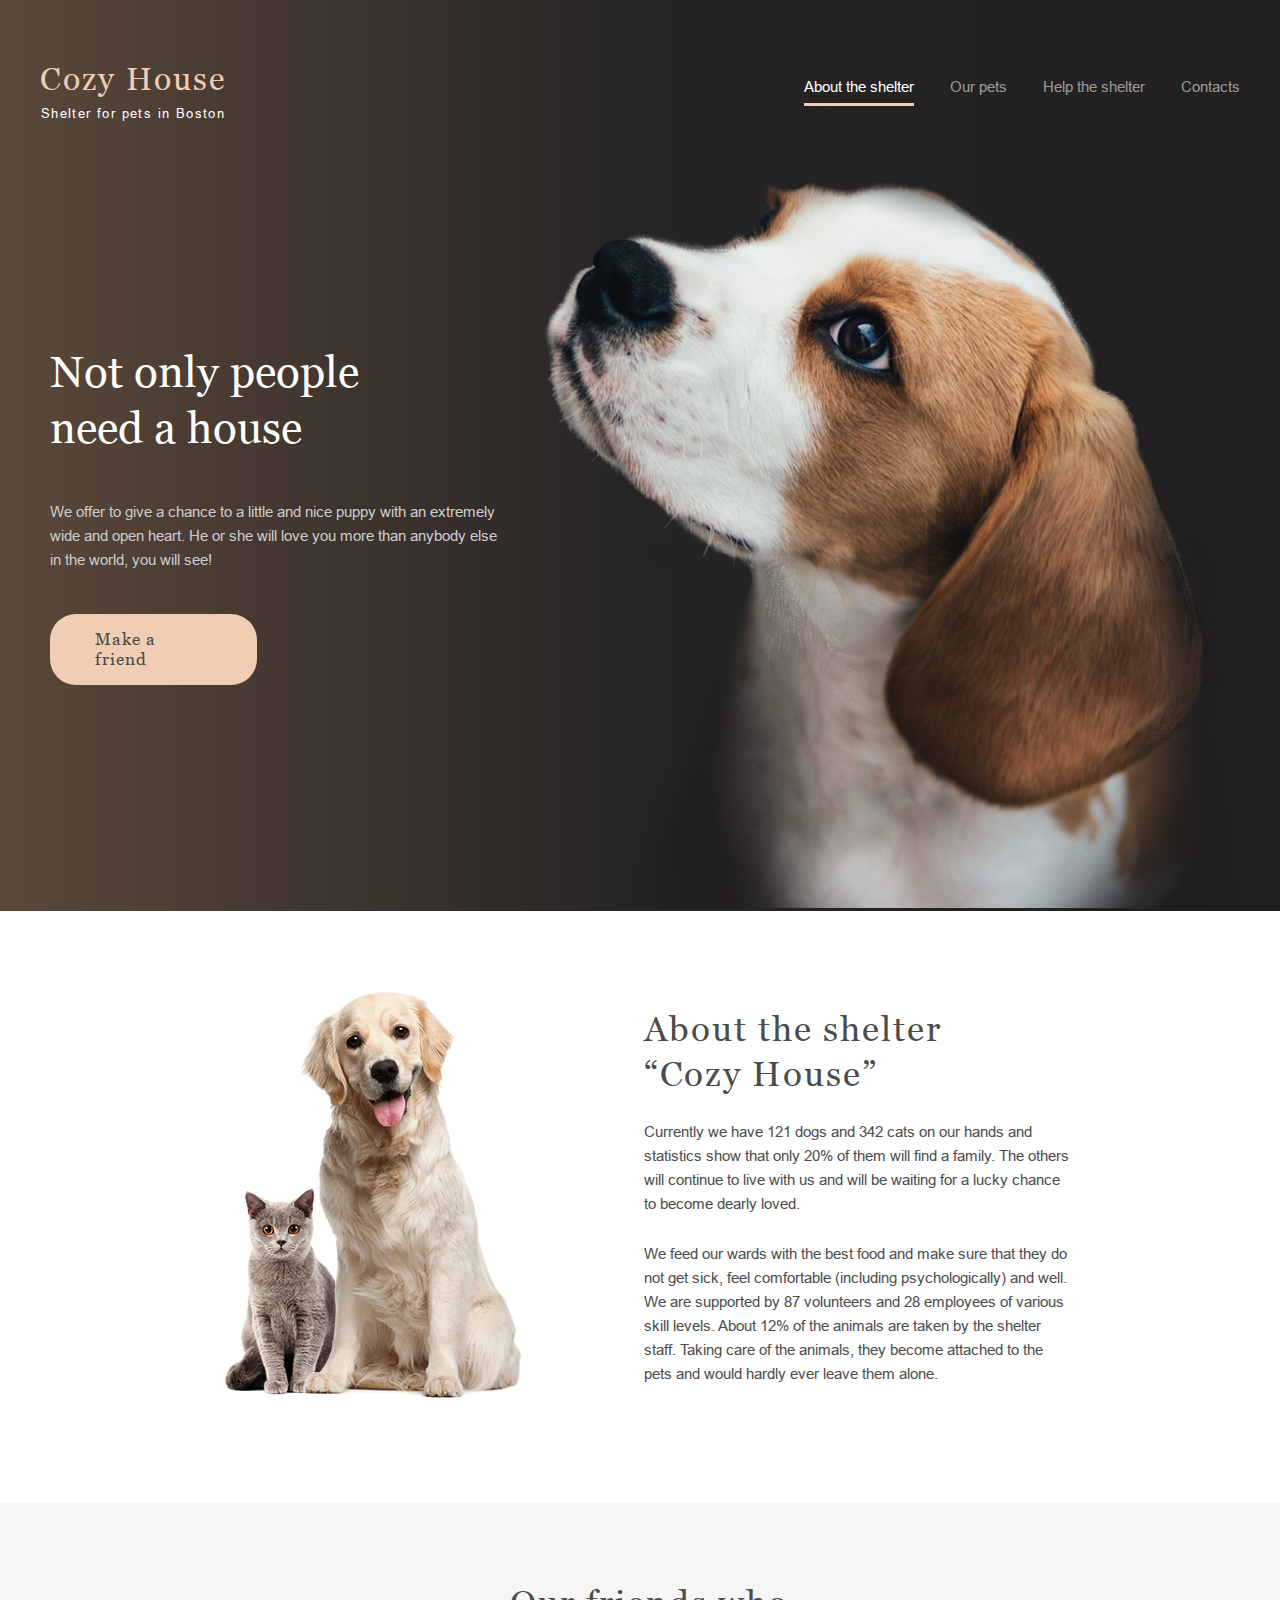
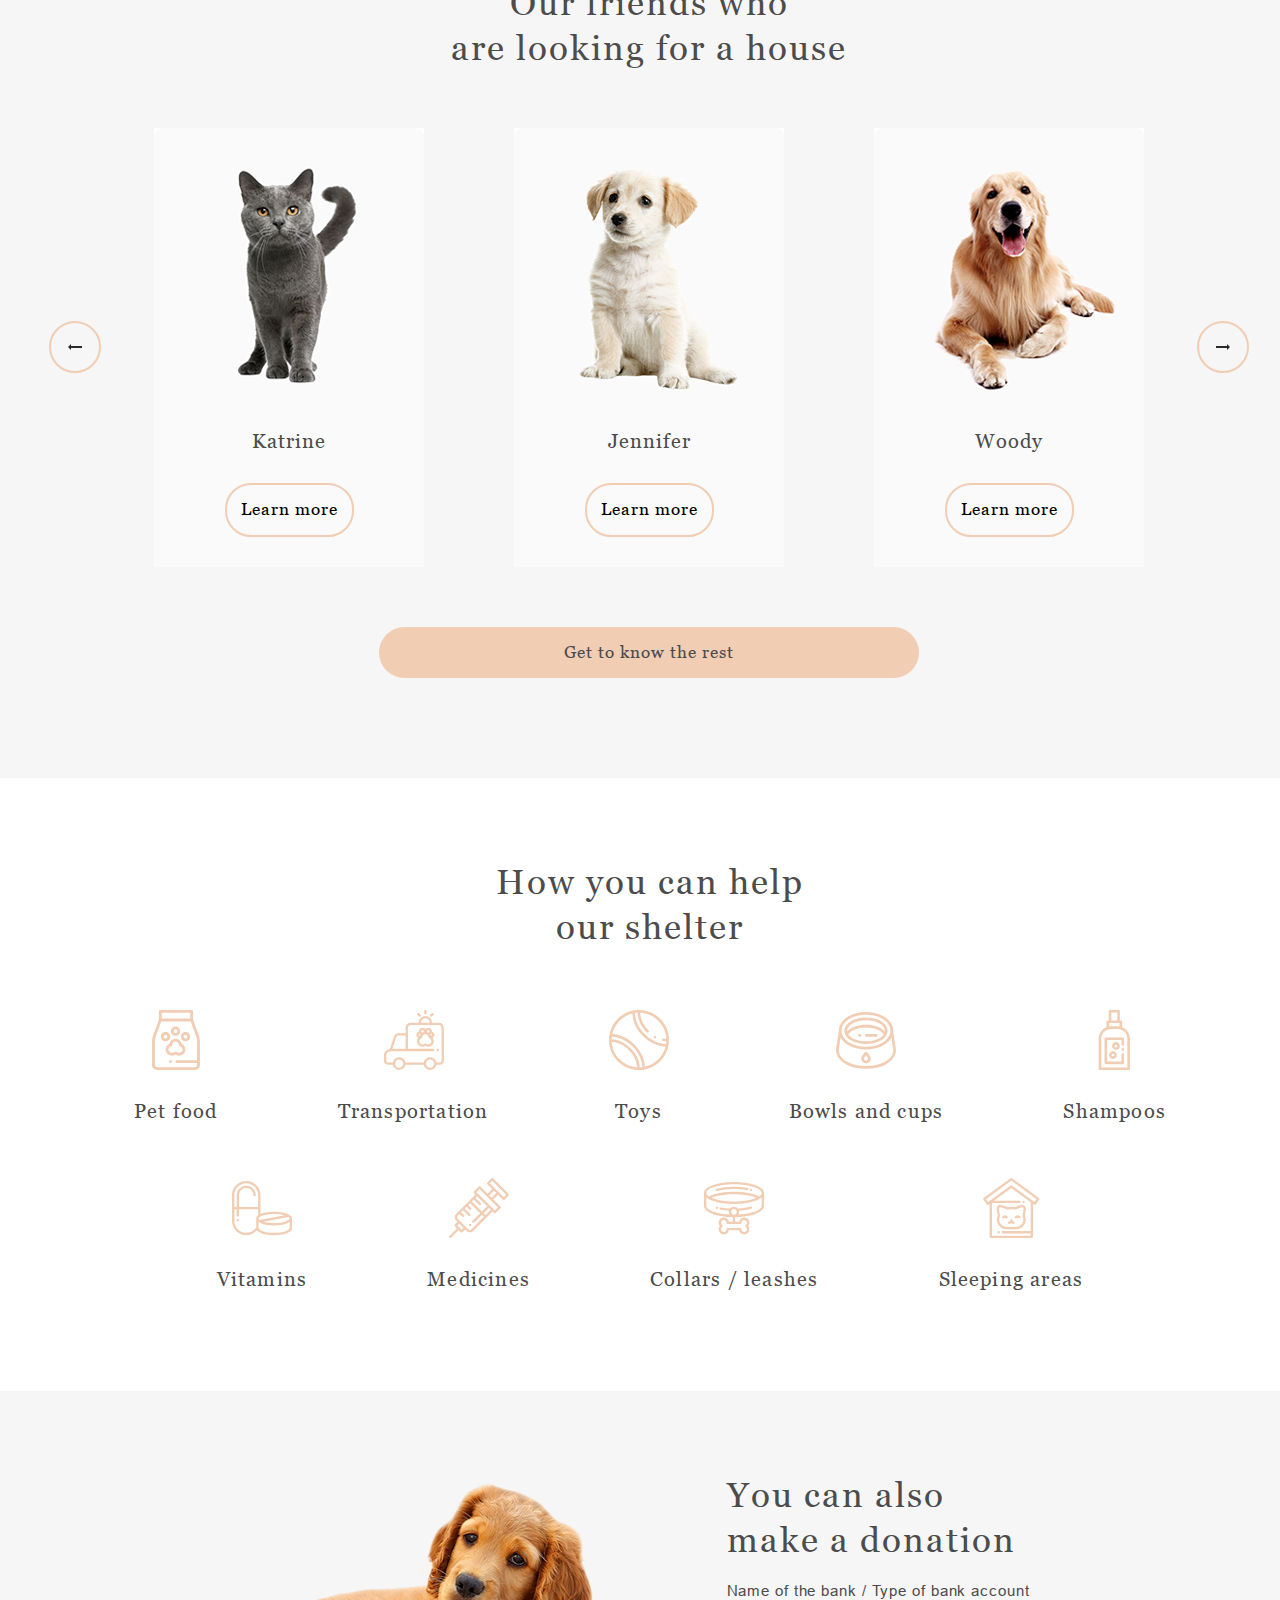
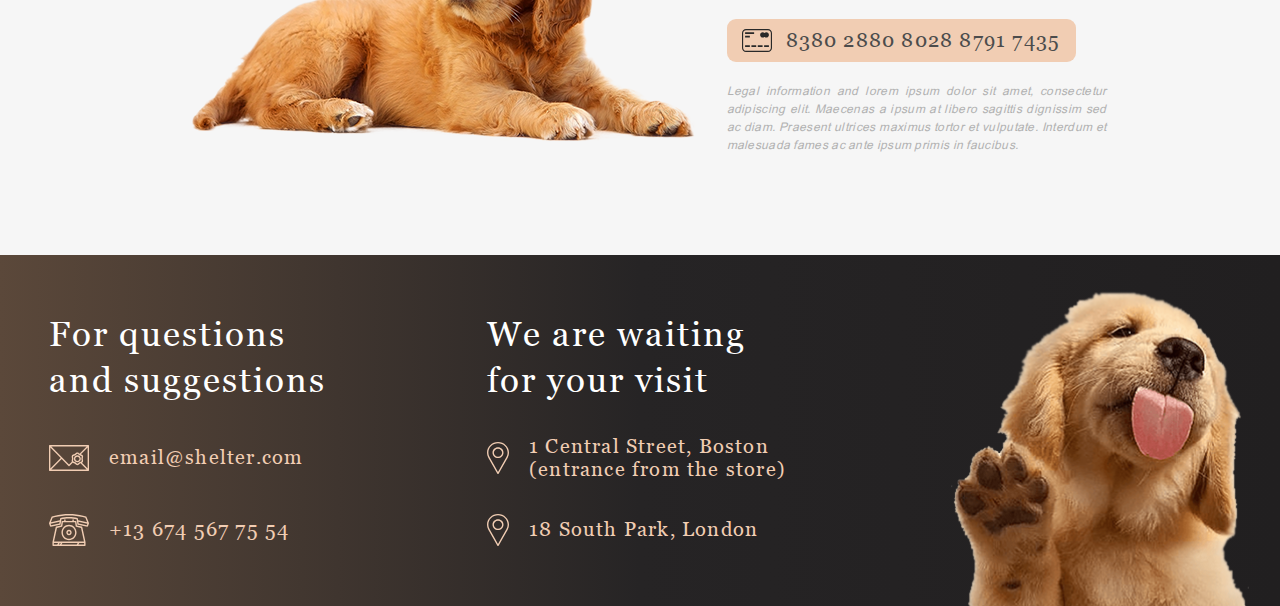
==== pages/main/index.html @ ab30763b "feat: added some code for phone and tablet view" ====
<!DOCTYPE html>
<html lang="en">

<head>
    <meta charset="UTF-8">
    <meta name="viewport" content="width=device-width, user-scalable=no, initial-scale=1.0, maximum-scale=1.0, minimum-scale=1.0">
    <meta http-equiv="X-UA-Compatible" content="ie=edge">
    <title>shelter main</title>
    <link rel="stylesheet" href="main.css">
</head>

<body scroll-behavior="smooth" id="body">
    <header class="head main-head">
        <div class="head-section section">
            <button for="head" class="head-burger" type="button">
                    <span></span>
                    <span></span>
                    <span></span>
                </button>
            <a href="/pages/main/index.html" class="head-logo">
                <strong>
                        Cozy House
                    </strong>
                <span>
                        Shelter for pets in Boston
                    </span>
            </a>
            <nav class="head-nav">
                <a href="/pages/main/index.html" class="head-link head-link-active">
                        About the shelter
                    </a>
                <a href="/pages/main/index.html" class="head-link">
                        Our pets
                    </a>
                <a href="#" class="head-link">
                        Help the shelter
                    </a>
                <a href="#" class="head-link">
                        Contacts
                    </a>
            </nav>
        </div>
    </header>
    <main>
        <section class="banner">
            <div class="section">
                <div class="banner-left">
                    <h1 class="main-title">
                        <span>
                                    Not only people
                                </span>
                        <span>
                                    need a house
                                </span>
                    </h1>
                    <p class="banner-text">
                        We offer to give a chance to a little and nice puppy with an extremely wide and open heart. He or she will love you more than anybody else in the world, you will see!
                    </p>
                    <a href="/pages/pets/index.html" class="btn-filled">
                            Make a friend
                        </a>
                </div>
                <div class="image-wrapper">
                    <img src="/assets/start-screen-puppy.png" alt="Start screen puppy">
                </div>

            </div>
        </section>
        <section class="about">
            <div class="section">
                <div class="about-left">
                    <img src="../../assets/about-pets.png" alt="">
                </div>
                <div class="about-right">
                    <h2 class="block-title">
                        <span>
                                    About the shelter
                                </span>
                        <span>
                                    “Cozy House”
                                </span>
                    </h2>
                    <p class="about-text">
                        Currently we have 121 dogs and 342 cats on our hands and statistics show that only 20% of them will find a family. The others will continue to live with us and will be waiting for a lucky chance to become dearly loved.
                    </p>
                    <p class="about-text">
                        We feed our wards with the best food and make sure that they do not get sick, feel comfortable (including psychologically) and well. We are supported by 87 volunteers and 28 employees of various skill levels. About 12% of the animals are taken by the
                        shelter staff. Taking care of the animals, they become attached to the pets and would hardly ever leave them alone.
                    </p>
                </div>
            </div>
        </section>
        <section class="friends">
            <div class="section">
                <h2 class="block-title">
                    <span>
                                Our friends who
                            </span>
                    <span>
                                are looking for a house
                            </span>
                </h2>
                <div class="friends-slider">
                    <button class="btn-circle slider-arrow-left">
                            <svg width="14" height="6" viewBox="0 0 14 6" fill="none" xmlns="http://www.w3.org/2000/svg">
                                <path d="M14 2V4H3V6L0 3L3 0V2H14Z" fill="#292929"/>
                            </svg>
                        </button>
                    <div class="slider-cont">
                        <div class="slider-item">
                            <div class="slider-item-photo">
                                <img src="../../assets/pets-katrine.jpg" alt="">
                            </div>
                            <span class="slider-item-name">
                                    Katrine
                                </span>
                            <button class="btn-border">
                                    Learn more
                                </button>
                        </div>
                        <div class="slider-item">
                            <div class="slider-item-photo">
                                <img src="../../assets/pets-jennifer.jpg" alt="">
                            </div>
                            <span class="slider-item-name">
                                    Jennifer
                                </span>
                            <button class="btn-border">
                                    Learn more
                                </button>
                        </div>
                        <div class="slider-item">
                            <div class="slider-item-photo">
                                <img src="../../assets/pets-woody.jpg" alt="">
                            </div>
                            <span class="slider-item-name">
                                        Woody
                                    </span>
                            <button class="btn-border">
                                    Learn more
                                </button>
                        </div>
                    </div>
                    <button class="btn-circle slider-arrow-right">
                            <svg width="14" height="6" viewBox="0 0 14 6" fill="none" xmlns="http://www.w3.org/2000/svg">
                                <path d="M0 4V2L11 2V0L14 3L11 6V4L0 4Z" fill="#292929"/>
                            </svg>
                        </button>
                </div>
                <a href="/pages/pets/index.html" class="btn-filled">
                        Get to know the rest
                    </a>
            </div>
        </section>
        <section class="help">
            <div class="section">
                <h2 class="block-title">
                    <span>
                                How you can help
                            </span>
                    <span>
                                our shelter
                            </span>
                </h2>
                <ul class="help-block">
                    <li class="help-item">
                        <img src="../../assets/icon-pet-food.svg" alt="">
                        <span class="help-item-name">Pet food</span>
                    </li>
                    <li class="help-item">
                        <img src="../../assets/icon-transportation.svg" alt="">
                        <span class="help-item-name">Transportation</span>
                    </li>
                    <li class="help-item">
                        <img src="../../assets/icon-toys.svg" alt="">
                        <span class="help-item-name">Toys</span>
                    </li>
                    <li class="help-item">
                        <img src="../../assets/icon-bowls-and-cups.svg" alt="">
                        <span class="help-item-name">Bowls and cups</span>
                    </li>
                    <li class="help-item">
                        <img src="../../assets/icon-shampoos.svg" alt="">
                        <span class="help-item-name">Shampoos</span>
                    </li>
                    <li class="help-item">
                        <img src="../../assets/icon-vitamins.svg" alt="">
                        <span class="help-item-name">Vitamins</span>
                    </li>
                    <li class="help-item">
                        <img src="../../assets/icon-medicines.svg" alt="">
                        <span class="help-item-name">Medicines</span>
                    </li>
                    <li class="help-item">
                        <img src="../../assets/icon-collars-leashes.svg" alt="">
                        <span class="help-item-name">Collars / leashes</span>
                    </li>
                    <li class="help-item">
                        <img src="../../assets/icon-sleeping-area.svg" alt="">
                        <span class="help-item-name">Sleeping areas</span>
                    </li>
                </ul>
            </div>
        </section>
        <section class="donation">
            <div class="section">
                <div class="donation-left">
                    <img src="../../assets/donation-dog.png" alt="">
                </div>
                <div class="donation-right">
                    <h2 class="block-title">
                        <span>
                                    You can also
                                </span>
                        <span>
                                    make a donation
                                </span>
                    </h2>
                    <span class="donation-bank">
                                Name of the bank / Type of bank account
                            </span>
                    <a href="#" class="donation-card">
                        <svg width="30" height="23" viewBox="0 0 30 23" fill="none" xmlns="http://www.w3.org/2000/svg">
                                <path d="M25.9815 23H4.01915C1.80285 23 0 21.2046 0 19.0001V3.9999C0 1.79421 1.80285 0 4.01915 0H25.9808C28.196 0 30 1.79421 30 3.9999V19.0001C30.0006 21.2052 28.1972 23 25.9815 23ZM4.01915 1.14285C2.43563 1.14285 1.14836 2.42396 1.14836 3.9999V19.0001C1.14836 20.5755 2.43563 21.8571 4.01915 21.8571H25.9808C27.5638 21.8571 28.8516 20.5755 28.8516 19.0001V3.9999C28.8516 2.42396 27.5638 1.14285 25.9808 1.14285H4.01915ZM20.7037 3.35993C22.1363 3.35993 23.2977 4.51532 23.2977 5.94153C23.2977 7.36774 22.1368 8.52376 20.7037 8.52376C19.2706 8.52376 18.1097 7.36783 18.1097 5.94153C18.1097 4.51523 19.2712 3.35993 20.7037 3.35993ZM24.3204 3.35993C25.7529 3.35993 26.9151 4.51532 26.9151 5.94153C26.9151 7.36774 25.7536 8.52376 24.3204 8.52376C22.8873 8.52376 21.7264 7.36783 21.7264 5.94153C21.7264 4.51523 22.8879 3.35993 24.3204 3.35993ZM3.0861 16.3339H7.8683V18.0481H3.0861V16.3339ZM9.43467 16.3339H14.2175V18.0481H9.43467V16.3339ZM15.782 16.3339H20.5659V18.0481H15.782V16.3339ZM22.1305 16.3339H26.9144V18.0481H22.1305V16.3339ZM3.0861 3.36046H12.1263V5.07474H3.0861V3.36046ZM3.0861 6.76208H7.86946V8.47637H3.0861V6.76208Z" fill="#292929"/>
                            </svg>
                        <span>
                                    8380 2880 8028 8791 7435
                                </span>
                    </a>
                    <p class="donation-info">
                        Legal information and lorem ipsum dolor sit amet, consectetur adipiscing elit. Maecenas a ipsum at libero sagittis dignissim sed ac diam. Praesent ultrices maximus tortor et vulputate. Interdum et malesuada fames ac ante ipsum primis in faucibus.
                    </p>
                </div>
            </div>
        </section>
    </main>
    <footer class="foot">
        <div class="section">
            <div class="foot-col">
                <h2 class="block-title">
                    <span>
                            For questions
                        </span>
                    <span>
                            and suggestions
                        </span>
                </h2>
                <a href="mailto:email@shelter.com" class="foot-cont">
                    <svg width="40" height="26" viewBox="0 0 40 26" fill="none" xmlns="http://www.w3.org/2000/svg">
                            <path d="M39.3151 0H0.684995C0.503331 0 0.329108 0.0732456 0.200652 0.203625C0.0721962 0.334003 3.05176e-05 0.510836 3.05176e-05 0.695219V25.3048C3.05176e-05 25.4892 0.0721962 25.666 0.200652 25.7964C0.329108 25.9268 0.503331 26 0.684995 26H39.3151C39.4967 26 39.671 25.9268 39.7994 25.7964C39.9279 25.666 40 25.4892 40 25.3048V0.695219C40 0.510836 39.9279 0.334003 39.7994 0.203625C39.671 0.0732456 39.4967 0 39.3151 0ZM32.5775 15.0331C32.6846 15.5259 32.7954 16.0355 32.6514 16.2882C32.4967 16.5596 31.9966 16.7173 31.5131 16.8699C31.1317 16.9902 30.7373 17.1147 30.3858 17.3212C30.0461 17.5206 29.7523 17.8001 29.4683 18.0704C29.0772 18.4426 28.7079 18.794 28.374 18.794C28.04 18.794 27.6707 18.4425 27.2797 18.0704C26.9957 17.8001 26.7019 17.5205 26.3622 17.3212C26.0107 17.1147 25.6163 16.9903 25.2348 16.8699C24.7514 16.7173 24.2513 16.5596 24.0967 16.2882C23.9526 16.0355 24.0634 15.5259 24.1705 15.0331C24.2585 14.6285 24.3493 14.2103 24.3493 13.7821C24.3493 13.354 24.2585 12.9356 24.1705 12.5311C24.0634 12.0383 23.9526 11.5288 24.0967 11.2759C24.2513 11.0046 24.7514 10.8468 25.2348 10.6942C25.6163 10.5739 26.0107 10.4494 26.3622 10.243C26.7019 10.0435 26.9957 9.76403 27.2797 9.49373C27.6707 9.12165 28.04 8.77015 28.374 8.77015C28.7079 8.77015 29.0773 9.12165 29.4683 9.49373C29.7523 9.76403 30.0461 10.0435 30.3858 10.243C30.7373 10.4493 31.1317 10.5738 31.5131 10.6941C31.9966 10.8467 32.4967 11.0045 32.6513 11.2758C32.7954 11.5286 32.6846 12.0381 32.5775 12.5309C32.4895 12.9354 32.3987 13.3537 32.3987 13.7819C32.3987 14.2102 32.4895 14.6286 32.5775 15.0331ZM30.5976 8.66076C30.5346 8.60237 30.4705 8.54156 30.4053 8.47955C29.8904 7.98955 29.2497 7.3798 28.374 7.3798C27.4982 7.3798 26.8575 7.98955 26.3427 8.47955C26.1046 8.70609 25.8796 8.92013 25.6761 9.03961C25.4574 9.168 25.1518 9.26449 24.8282 9.36655C24.1276 9.58763 23.3337 9.8381 22.9109 10.5797C22.5001 11.3004 22.6768 12.1134 22.8328 12.8307C22.9082 13.1777 22.9794 13.5055 22.9794 13.7821C22.9794 14.0587 22.9082 14.3866 22.8328 14.7336C22.6976 15.3556 22.5473 16.0496 22.7776 16.693L19.9997 19.5464L2.32453 1.39044H37.6748L30.5976 8.66076ZM11.7007 13L1.36996 23.6116V2.38812L11.7007 13ZM12.6636 13.989L19.5124 21.0242C19.5761 21.0896 19.652 21.1416 19.7356 21.177C19.8192 21.2125 19.909 21.2308 19.9996 21.2308C20.0903 21.2308 20.18 21.2125 20.2636 21.177C20.3473 21.1416 20.4231 21.0896 20.4869 21.0242L23.6842 17.7398C24.044 17.9494 24.4495 18.0781 24.8282 18.1976C25.1518 18.2997 25.4575 18.3962 25.6761 18.5245C25.8796 18.644 26.1045 18.8581 26.3427 19.0846C26.8575 19.5746 27.4982 20.1844 28.374 20.1844C29.2496 20.1844 29.8904 19.5746 30.4053 19.0846C30.6434 18.858 30.8683 18.644 31.0718 18.5244C31.2044 18.4466 31.3691 18.3806 31.5502 18.3179L37.675 24.6094H2.32434L12.6636 13.989ZM32.9664 17.7946C33.3118 17.6108 33.6224 17.3612 33.8371 16.9846C34.2479 16.2639 34.0712 15.4508 33.9152 14.7336C33.8398 14.3866 33.7686 14.0587 33.7686 13.7821C33.7686 13.5055 33.8398 13.1777 33.9152 12.8307C34.0712 12.1134 34.2479 11.3005 33.837 10.5797C33.4142 9.8381 32.6203 9.58763 31.9197 9.36655L31.8559 9.34634L38.6301 2.38738V23.6122L32.9664 17.7946Z" fill="#F1CDB3"/>
                            <path d="M28.374 10.2424C26.451 10.2424 24.8865 11.8302 24.8865 13.782C24.8865 15.7337 26.451 17.3215 28.374 17.3215C30.297 17.3215 31.8615 15.7337 31.8615 13.782C31.8615 11.8302 30.2969 10.2424 28.374 10.2424ZM28.374 15.9311C27.2065 15.9311 26.2565 14.967 26.2565 13.782C26.2565 12.5969 27.2064 11.6328 28.374 11.6328C29.5416 11.6328 30.4916 12.5969 30.4916 13.782C30.4916 14.967 29.5415 15.9311 28.374 15.9311Z" fill="#F1CDB3"/>
                        </svg>
                    <span>
                            email@shelter.com
                        </span>
                </a>
                <a href="tel:+136745677554" class="foot-cont">
                    <svg width="40" height="32" viewBox="0 0 40 32" fill="none" xmlns="http://www.w3.org/2000/svg">
                            <path d="M39.9461 8.89543L37.5102 2.9049C37.4685 2.80251 37.4043 2.71139 37.3226 2.63868C37.2408 2.56598 37.1437 2.51367 37.0389 2.48585L34.111 1.70799C25.5388 -0.569376 14.4609 -0.569281 5.88906 1.70799L2.96105 2.48585C2.85626 2.51367 2.75918 2.56598 2.67743 2.63868C2.59568 2.71139 2.53147 2.80251 2.48984 2.9049L0.0539764 8.89543C-0.0131281 9.06038 -0.0178273 9.24503 0.0407965 9.41333L1.01509 12.2089C1.07166 12.3713 1.18339 12.5075 1.32986 12.5925C1.47633 12.6775 1.64776 12.7056 1.8128 12.6717L11.0692 10.7747C11.2084 10.7462 11.3359 10.675 11.4348 10.5706C11.5337 10.4661 11.5993 10.3334 11.623 10.19L12.4245 5.32594C16.8365 4.18994 23.1635 4.18994 27.5753 5.32594L28.3769 10.19C28.4006 10.3335 28.4662 10.4663 28.5651 10.5707C28.664 10.6751 28.7915 10.7463 28.9307 10.7748L38.187 12.6718C38.3521 12.7056 38.5234 12.6774 38.6699 12.5924C38.8164 12.5075 38.9281 12.3714 38.9848 12.209L39.9592 9.41343C40.0178 9.2451 40.0131 9.06043 39.9461 8.89543ZM2.13193 11.1412L1.63183 9.70624L10.5973 7.78606L10.321 9.46295L2.13193 11.1412ZM11.6222 4.0568C11.4935 4.09314 11.3777 4.16636 11.2883 4.26784C11.1989 4.36933 11.1396 4.49486 11.1174 4.62969L10.848 6.26453L1.85991 8.1896L3.65015 3.78707L6.2409 3.09877C14.5991 0.878304 25.4007 0.878208 33.7593 3.09877L36.35 3.78707L38.1403 8.1896L29.1522 6.26453L28.8828 4.62969C28.8606 4.49487 28.8013 4.36936 28.7119 4.26788C28.6224 4.1664 28.5066 4.09318 28.378 4.0568C23.6016 2.70615 16.3984 2.70615 11.6222 4.0568ZM37.8681 11.1412L29.6792 9.46295L29.4028 7.78606L38.3682 9.70624L37.8681 11.1412Z" fill="#F1CDB3"/>
                            <path d="M33.2901 13.1186C33.261 12.9842 33.1948 12.8612 33.0995 12.7643C33.0041 12.6673 32.8836 12.6005 32.7522 12.5717L27.9776 11.526L27.3764 7.51395C27.351 7.34431 27.2672 7.18959 27.1401 7.07781C27.013 6.96603 26.851 6.90458 26.6835 6.90458H24.814V5.96398C24.814 5.56724 24.5002 5.2456 24.1129 5.2456C23.7257 5.2456 23.4119 5.56724 23.4119 5.96398V6.90458H16.5882V5.96398C16.5882 5.56724 16.2744 5.2456 15.8871 5.2456C15.4999 5.2456 15.1861 5.56724 15.1861 5.96398V6.90458H13.3166C13.1491 6.90458 12.9871 6.96603 12.86 7.07781C12.7329 7.18959 12.6491 7.34431 12.6237 7.51395L12.0224 11.526L7.24791 12.5717C7.11654 12.6005 6.996 12.6673 6.90063 12.7643C6.80527 12.8612 6.73908 12.9842 6.70996 13.1186L3.46796 28.0878C3.45692 28.1389 3.45134 28.1911 3.45132 28.2434V31.2816C3.45132 31.4721 3.52519 31.6549 3.65666 31.7896C3.78814 31.9243 3.96645 32 4.15239 32H35.8477C36.0336 32 36.212 31.9243 36.3434 31.7896C36.4749 31.6549 36.5488 31.4721 36.5488 31.2816V28.2434C36.5488 28.1911 36.5432 28.1389 36.5321 28.0878L33.2901 13.1186ZM7.98131 13.8802L12.7885 12.8273C12.9276 12.7968 13.0544 12.7238 13.152 12.6178C13.2496 12.5118 13.3134 12.3779 13.335 12.2338L13.9183 8.34134H26.0819L26.6651 12.2338C26.6867 12.3779 26.7505 12.5118 26.8481 12.6178C26.9457 12.7238 27.0725 12.7968 27.2115 12.8273L32.0189 13.8802L34.9741 27.5251H5.0261L7.98131 13.8802ZM11.7966 28.9618L10.8935 30.5632H9.82782L10.7309 28.9618H11.7966ZM13.416 28.9618H28.6721L27.769 30.5632H12.513L13.416 28.9618ZM4.85345 28.9618H9.11142L8.20836 30.5632H4.85345V28.9618ZM29.3885 30.5632L30.2916 28.9618H35.1466V30.5632H29.3885Z" fill="#F1CDB3"/>
                            <path d="M20 26.1606C24.1492 26.1606 27.5248 22.7016 27.5248 18.45C27.5248 14.1983 24.1492 10.7393 20 10.7393C15.8509 10.7393 12.4753 14.1983 12.4753 18.45C12.4753 22.7016 15.8509 26.1606 20 26.1606ZM20 12.1761C23.3761 12.1761 26.1227 14.9905 26.1227 18.45C26.1227 21.9094 23.3761 24.7238 20 24.7238C16.624 24.7238 13.8774 21.9094 13.8774 18.45C13.8774 14.9905 16.624 12.1761 20 12.1761Z" fill="#F1CDB3"/>
                            <path d="M20 21.1847C21.4717 21.1847 22.6691 19.9578 22.6691 18.4497C22.6691 16.9416 21.4717 15.7147 20 15.7147C18.5283 15.7147 17.3309 16.9416 17.3309 18.4497C17.3309 19.9578 18.5283 21.1847 20 21.1847ZM20 17.1514C20.6987 17.1514 21.267 17.7338 21.267 18.4497C21.267 19.1656 20.6987 19.7479 20 19.7479C19.3014 19.7479 18.733 19.1656 18.733 18.4497C18.733 17.7339 19.3014 17.1514 20 17.1514Z" fill="#F1CDB3"/>
                        </svg>
                    <span>
                                +13 674 567 75 54
                            </span>
                </a>
            </div>
            <div class="foot-col">
                <h2 class="block-title">
                    <span>
                                We are waiting
                            </span>
                    <span>
                                for your visit
                            </span>
                </h2>
                <a href="https://goo.gl/maps/D43ZyXWex9LWv21j7" target="_blank" class="foot-cont">
                    <svg width="22" height="32" viewBox="0 0 22 32" fill="none" xmlns="http://www.w3.org/2000/svg">
                            <path d="M11 0C4.93471 0 0 4.78519 0 10.6667C0 12.4323 0.455231 14.1829 1.32064 15.7357L10.3985 31.6562C10.5193 31.8685 10.7496 32 11 32C11.2504 32 11.4807 31.8685 11.6015 31.6562L20.6827 15.7304C21.5448 14.1829 22 12.4323 22 10.6666C22 4.78519 17.0653 0 11 0ZM19.4762 15.0905L11 29.9557L2.52714 15.0964C1.77317 13.7435 1.37504 12.2116 1.37504 10.6667C1.37504 5.52019 5.69275 1.33337 11 1.33337C16.3073 1.33337 20.625 5.52025 20.625 10.6667C20.625 12.2116 20.2268 13.7435 19.4762 15.0905Z" fill="#F1CDB3"/>
                            <path d="M11 5.33329C7.96737 5.33329 5.50005 7.72585 5.50005 10.6666C5.50005 13.6074 7.96737 16 11 16C14.0327 16 16.5 13.6074 16.5 10.6667C16.5 7.72592 14.0327 5.33329 11 5.33329ZM11 14.6667C8.72534 14.6667 6.87502 12.8724 6.87502 10.6667C6.87502 8.46092 8.72534 6.66667 11 6.66667C13.2747 6.66667 15.125 8.46092 15.125 10.6667C15.125 12.8724 13.2747 14.6667 11 14.6667Z" fill="#F1CDB3"/>
                        </svg>
                    <span>
                                1 Central Street, Boston<br>
                                (entrance from the store)
                            </span>
                </a>
                <a href="https://goo.gl/maps/D43ZyXWex9LWv21j7" target="_blank" class="foot-cont">
                    <svg width="22" height="32" viewBox="0 0 22 32" fill="none" xmlns="http://www.w3.org/2000/svg">
                            <path d="M11 0C4.93471 0 0 4.78519 0 10.6667C0 12.4323 0.455231 14.1829 1.32064 15.7357L10.3985 31.6562C10.5193 31.8685 10.7496 32 11 32C11.2504 32 11.4807 31.8685 11.6015 31.6562L20.6827 15.7304C21.5448 14.1829 22 12.4323 22 10.6666C22 4.78519 17.0653 0 11 0ZM19.4762 15.0905L11 29.9557L2.52714 15.0964C1.77317 13.7435 1.37504 12.2116 1.37504 10.6667C1.37504 5.52019 5.69275 1.33337 11 1.33337C16.3073 1.33337 20.625 5.52025 20.625 10.6667C20.625 12.2116 20.2268 13.7435 19.4762 15.0905Z" fill="#F1CDB3"/>
                            <path d="M11 5.33329C7.96737 5.33329 5.50005 7.72585 5.50005 10.6666C5.50005 13.6074 7.96737 16 11 16C14.0327 16 16.5 13.6074 16.5 10.6667C16.5 7.72592 14.0327 5.33329 11 5.33329ZM11 14.6667C8.72534 14.6667 6.87502 12.8724 6.87502 10.6667C6.87502 8.46092 8.72534 6.66667 11 6.66667C13.2747 6.66667 15.125 8.46092 15.125 10.6667C15.125 12.8724 13.2747 14.6667 11 14.6667Z" fill="#F1CDB3"/>
                        </svg>
                    <span>
                                18 South Park, London
                            </span>
                </a>
            </div>
            <img src="../../assets/footer-puppy.png" alt="" class="foot-img">
        </div>
    </footer>
    <script src="../../assets/main.js"></script>
</body>

</html>
---- pages/main/main.css ----
* {
    margin: 0;
    padding: 0;
    line-height: 1.15;
    box-sizing: border-box;
    outline: 0;
    text-decoration: none;
    -webkit-text-size-adjust: 100%;
}

h1,
h2,
h3,
h4,
h5,
h6 {
    font-weight: 500;
    font-size: 1em;
}

em,
strong,
i,
b,
address,
cite {
    font-style: normal;
    font-weight: 500;
}

ul {
    list-style: none;
}

input {
    border: none;
}

input[type='submit'],
button {
    cursor: pointer;
    background: transparent;
    border: 0;
}

img {
    max-width: 100%;
}

@font-face {
    src: url(../../assets/Georgia.ttf);
    font-family: "georgia";
}

@font-face {
    src: url(../../assets/ArialMT.woff);
    font-family: "arial";
}

html,
body {
    min-height: 100vh;
    overflow-x: hidden;
}

body {
    width: 100%;
    height: 100%;
    font-family: "arial";
    font-size: 15px;
}

body,
a {
    color: #4C4C4C;
    --gray: #545454;
}

html {
    scroll-behavior: smooth;
}

.main-title {
    font-size: 25px;
    line-height: 1.3;
    letter-spacing: 1px;
    font-family: 'georgia';
}

.block-title {
    font-family: 'georgia';
    font-size: 25px;
    letter-spacing: 2px;
}

.main-title span,
.block-title span {
    margin-bottom: 5px;
}

.main-title span:last-child,
.block-title span:last-child {
    margin-bottom: 0;
}

.btn-filled,
.btn-border {
    font-family: 'georgia';
    font-size: 17px;
    border-radius: 26px;
    letter-spacing: 1px;
    transition: .35s ease;
}

.btn-border {
    padding: 15px 14px;
}

.btn-filled {
    width: 45%;
    padding: 16px 45px;
    background-color: #F1CDB3;
}

.btn-circle {
    width: 52px;
    flex: 0 0 52px;
    height: 52px;
    border-radius: 100%;
    transition: .35s ease;
    font-family: 'georgia';
    font-size: 20px;
    display: flex;
    justify-content: center;
    align-items: center;
}

.btn-circle svg {
    width: 14px;
}

.btn-border,
.btn-circle {
    border: 2px solid #F1CDB3;
}

.btn-filled:hover,
.btn-border:hover,
.btn-circle:hover {
    background-color: #FDDCC4;
}

.btn-border:hover,
.btn-circle:hover {
    border-color: #FDDCC4;
}

.btn-circle-active {
    background-color: #F1CDB3;
    border-color: #F1CDB3;
}

.btn-circle-inactive,
.btn-circle-inactive:hover {
    border-color: #CDCDCD;
    color: #CDCDCD;
}

.btn-circle-inactive:hover {
    background-color: transparent;
}

.section {
    width: 320px;
    margin: 0 auto;
    padding: 0 10px;
}

.pets-head .head-logo strong,
.pets-head .head-logo span {
    color: var(--gray);
}

.main-head {
    width: 100vw;
    position: absolute;
}

.head {
    padding: 30px 0;
}

.head-section {
    width: 320px;
    position: relative;
    margin: 0 0 0 auto;
}

.head input {
    display: none;
}

.head-burger {
    display: flex;
    align-items: center;
    justify-content: center;
    flex-direction: column;
    position: absolute;
    z-index: 100;
    right: 40px;
    top: 20px;
    transition: .35s ease;
}

.head-burger:hover {
    cursor: pointer;
}

.head-burger span {
    display: block;
    width: 30px;
    height: 2px;
    background-color: #F1CDB3;
}

.head-burger span:nth-child(2) {
    margin: 10px 0;
}

.head-logo {
    display: flex;
    align-items: flex-start;
    justify-content: center;
    flex-direction: column;
    position: relative;
    z-index: 99;
}

.head-logo strong {
    font-family: 'georgia';
    font-size: 32px;
    letter-spacing: 2px;
    color: #F1CDB3;
}

.head-logo span {
    font-size: 13px;
    letter-spacing: 1.4px;
    margin-top: 10px;
}

.head-logo,
.head-link {
    color: #fff;
}

.head-nav {
    width: 100%;
    height: 100vh;
    overflow: hidden;
    position: absolute;
    z-index: 90;
    top: -30px;
    left: 0;
    padding: 80px 20px 0;
    transition: .35s ease;
    background-color: #292929;
    display: flex;
    align-items: center;
    justify-content: center;
    flex-direction: column;
    transform: translateX(100%);
}

.head-burger-active .head-nav {
    transform: translateX(0);
}

.head-burger-active .head-burger {
    transform: rotate(90deg);
}

.head-link {
    color: #fff;
    margin: 20px 0;
    opacity: .7;
    font-size: 32px;
    line-height: 51px;
}

.head-link-active {
    opacity: 1;
}

.head-link:after {
    display: table;
    content: '';
    width: 100%;
    height: 3px;
    background-color: transparent;
    margin-top: 4px;
    transition: .35s ease;
}

.head-link-active:after,
.head-link:hover:after {
    background-color: #F1CDB3;
}

main {
    position: relative;
}

.banner {
    background: linear-gradient(90deg, #5B483A, #262425, #211F20);
    padding-top: 150px;
    color: #fff;
    text-align: center;
}

.banner .main-title span,
.banner a {
    display: block;
}

.banner-left {
    margin-bottom: 15px;
    width: 100%;
    max-width: 69.8rem;
    max-height: 72.8rem;
}

.banner-right {
    padding-left: 40px;
}

.banner-right img {
    margin-bottom: -4px;
}

.banner-text {
    margin-top: 42px;
    margin-bottom: 42px;
    line-height: 24px;
    color: #CDCDCD;
}

.about,
.friends,
.help,
.donation {
    padding: 42px 0;
}

.about .section {
    display: flex;
    align-items: center;
    flex-direction: column;
}

.about .block-title {
    text-align: center;
}

.about-left {
    width: 260px;
    margin: 42px auto 0;
    order: 2;
}

.about-text {
    width: 270px;
    line-height: 24px;
    text-align: justify;
    margin: 26px auto 0;
}

.friends,
.donation {
    background-color: #F6F6F6;
}

.friends .section,
.slider-item,
.friends-slider,
.slider-cont,
.slider-item-photo {
    display: flex;
    align-items: center;
}

.friends .section,
.slider-item {
    flex-direction: column;
}

.friends .section {
    text-align: center;
}

.friends .block-title span {
    display: block;
}

.friends-slider {
    width: 100%;
    margin: 42px 0;
    flex-wrap: wrap;
    justify-content: center;
}

.slider-cont {
    flex: 0 0 270px;
    overflow: hidden;
    margin-bottom: 20px;
}

.slider-item {
    flex: 0 0 270px;
    padding-bottom: 30px;
    background-color: #FAFAFA;
    transition: .35s ease;
}

.slider-item:hover {
    background-color: #fff;
}

.slider-item-photo {
    width: 100%;
    height: 270px;
    justify-content: center;
}

.slider-item-name {
    font-family: 'georgia';
    font-size: 20px;
    letter-spacing: 1px;
    margin-top: 32px;
    margin-bottom: 30px;
}

.slider-arrow-left,
.slider-arrow-right {
    order: 1
}

.slider-arrow-left {
    margin-right: 80px;
}

.help {
    text-align: center;
}

.help .block-title span {
    display: block;
}

.help-block,
.help-item {
    display: flex;
    align-items: center;
}

.help-block {
    justify-content: space-between;
    flex-wrap: wrap;
    padding-top: 12px;
}

.help-item {
    flex-direction: column;
    flex: 0 0 50%;
    margin-top: 30px;
}

.help-item img {
    max-width: 50px;
}

.help-item-name {
    font-family: 'georgia';
    font-size: 15px;
    letter-spacing: 1.2px;
    margin-top: 20px;
}

.donation {
    text-align: center;
}

.donation .section {
    display: flex;
    align-items: center;
    justify-content: center;
    flex-wrap: wrap;
}

.donation-left {
    width: 260px;
    margin-top: 42px;
    order: 2;
}

.donation-card,
.donation-info {
    margin-top: 20px;
}

.donation-bank {
    display: block;
    margin-top: 20px;
}

.donation-card {
    padding: 10px 15px;
    background-color: #F1CDB3;
    border-radius: 9px;
    display: flex;
    align-items: center;
    transition: .35s ease;
}

.donation-card:hover {
    background-color: #FDDCC4;
}

.donation-card svg {
    margin-right: 14px;
}

.donation-card span {
    font-family: 'georgia';
    letter-spacing: 1.2px;
}

.donation-info {
    font-style: italic;
    font-size: 12px;
    line-height: 18px;
    color: #B2B2B2;
    letter-spacing: 0.3px;
    text-align: justify;
}

.look {
    background-color: #F6F6F6;
    text-align: center;
}

.look .section {
    padding: 40px 10px 30px;
}

.look .slider-item {
    margin-bottom: 28px;
}

.look .slider-item .slider-item-name {
    margin: 30px 0;
}

.look-list {
    max-height: 1454px;
    overflow: hidden;
    display: flex;
    align-items: center;
    flex-wrap: wrap;
    justify-content: center;
    padding: 50px 0 30px;
}

.look-pagination {
    width: 100%;
    max-width: 340px;
    margin: 0 auto;
    display: flex;
    justify-content: space-between;
}

.foot {
    background: linear-gradient(90deg, #5B483A, #262425, #211F20);
    text-align: center;
    position: relative;
}

.foot .block-title {
    color: #fff;
    padding-top: 30px;
}

.foot-cont {
    margin-top: 40px;
}

.foot-cont {
    width: 100%;
    display: flex;
    align-items: center;
    color: #F1CDB3;
    font: 20px 'georgia';
    text-align: left;
    letter-spacing: 1.2px;
}

.foot-col:first-child .foot-cont {
    padding-left: 10px;
}

.foot-cont svg {
    margin-right: 20px;
}

.foot-img {
    margin-top: 90px;
    margin-bottom: -3px;
}

@media screen and (min-width: 768px) {
    .section {
        width: 708px;
        padding: 0;
    }
    .main-title {
        font-size: 44px;
        letter-spacing: 0;
    }
    .main-title span,
    .block-title span {
        display: block;
    }
    .block-title {
        font-size: 35px;
    }
    .head-section {
        display: flex;
        align-items: center;
        justify-content: space-between;
        margin: 0 auto;
    }
    .head-logo {
        display: flex;
        align-items: center;
        flex-direction: column;
    }
    .head-burger {
        display: none;
    }
    .head-nav {
        width: initial;
        position: static;
        height: auto;
        background: none;
        padding: 0;
        transform: translateX(0);
        flex-direction: row;
    }
    .main-head .head-link {
        color: #CDCDCD;
    }
    .main-head .head-link-active {
        color: #fff;
    }
    .head-link {
        margin: 0 36px 0 0;
        transition: .35s ease;
        color: var(--gray);
        font-size: 15px;
        line-height: 24px;
    }
    .head-link:last-child {
        margin-right: 0;
    }
    .banner .main-title,
    .banner-text {
        text-align: left;
    }
    .banner-left {
        width: 460px;
        margin: 0 auto 100px;
    }
    .banner-right {
        padding: 0;
        width: 569px;
        margin: 0 30px 0 auto;
    }
    .about,
    .friends,
    .help,
    .donation {
        padding: 80px 0 100px;
    }
    .about .block-title {
        text-align: left;
    }
    .about-left {
        width: 300px;
        margin-top: 80px;
    }
    .about-right {
        width: 438px;
    }
    .about-text {
        width: initial;
        text-align: left;
    }
    .look .section {
        padding: 70px 0 76px;
    }
    .look-list {
        max-height: 1444px;
        padding: 40px 0;
    }
    .look-list .slider-item:nth-child(2n - 1) {
        margin-right: 40px;
    }
    .friends-slider {
        margin: 60px 0;
    }
    .slider-cont {
        flex: 0 0 580px;
        justify-content: space-between;
        margin: 0 12px;
    }
    .slider-item {
        margin-right: 40px;
    }
    .slider-item:last-child {
        margin-right: 0;
    }
    .slider-arrow-left {
        order: 0;
        margin: 0;
    }
    .help-block {
        padding-top: 5px;
    }
    .help-item {
        flex: 0 0 33%;
        margin-top: 55px;
    }
    .help-item img {
        max-width: initial;
    }
    .help-item-name {
        font-size: 20px;
        margin-top: 30px;
    }
    .donation {
        text-align: left;
    }
    .donation-left {
        width: 505px;
        margin-top: 60px;
    }
    .donation-right {
        width: 380px;
    }
    .donation-bank {
        letter-spacing: 0.9px;
    }
    .donation-card {
        width: 92%;
    }
    .donation-card span {
        font-size: 20px;
    }
    .foot .section {
        display: flex;
        justify-content: space-between;
        padding: 0 34px 375px;
        position: relative;
        text-align: left;
    }
    .foot-col {
        flex-basis: calc(50% - 30px);
    }
    .foot-cont {
        height: 46px;
    }
    .foot-col:first-child .foot-cont {
        padding: 0;
    }
    .foot-img {
        position: absolute;
        bottom: 0;
        left: 0;
        right: 0;
        margin: 0 auto;
    }
}

@media screen and (min-width: 1280px) {
    .section {
        width: 1200px;
    }
    .head-link:hover {
        color: #fff;
    }
    .main-head {
        top: 30px;
    }
    .banner {
        padding-top: 180px;
        text-align: left;
    }
    .banner .section {
        display: flex;
        align-items: flex-start;
    }
    .banner-left {
        padding-top: 167px;
        margin-right: 32px;
    }
    .banner-right {
        width: auto;
        margin: 0;
    }
    .banner-right img {
        transform: translateX(8px);
    }
    .banner-text {
        margin-top: 47px;
        margin-bottom: 42px;
        line-height: 24px;
    }
    .about .section {
        flex-direction: row;
        justify-content: center;
        padding-right: 35px;
    }
    .about-left {
        width: calc(50% - 117px);
        order: 0;
        margin: 0;
    }
    .about-right {
        width: 430px;
        padding-left: 4px;
        padding-top: 1px;
    }
    .about-left {
        padding-right: 117px;
        text-align: right;
    }
    .friends .section {
        transform: translateX(9px);
    }
    .slider-cont {
        flex: initial;
        margin: 0 53px;
    }
    .slider-item {
        margin-right: 90px;
    }
    .slider-item:last-child {
        margin-right: 0;
    }
    .help {
        padding-top: 84px;
    }
    .help .section {
        transform: translateX(10px);
    }
    .help-block {
        padding-top: 7px;
        justify-content: center;
    }
    .help-item {
        padding: 0 60px;
        flex: initial;
    }
    .donation {
        padding-bottom: 105px;
    }
    .donation .section {
        transform: translate(9px, 4px);
    }
    .donation-left {
        margin-right: 30px;
        margin-top: 0;
        order: 0;
    }
    .donation-bank {
        margin-top: 22px;
    }
    .foot .section {
        padding: 0 0 56px;
        justify-content: flex-start;
    }
    .foot-col {
        flex-basis: initial;
        margin-right: 152px;
        margin-left: 9px;
    }
    .foot .block-title {
        padding-top: 59px;
    }
    .foot-cont {
        height: 40px;
        margin-top: 38px;
    }
    .foot-cont:hover {
        color: #fff;
    }
    .foot-cont:hover svg path {
        fill: #fff;
    }
    .foot-cont:last-child {
        margin-top: 32px;
    }
    .foot-img {
        left: initial;
        margin: 0;
        right: -10px;
    }
}
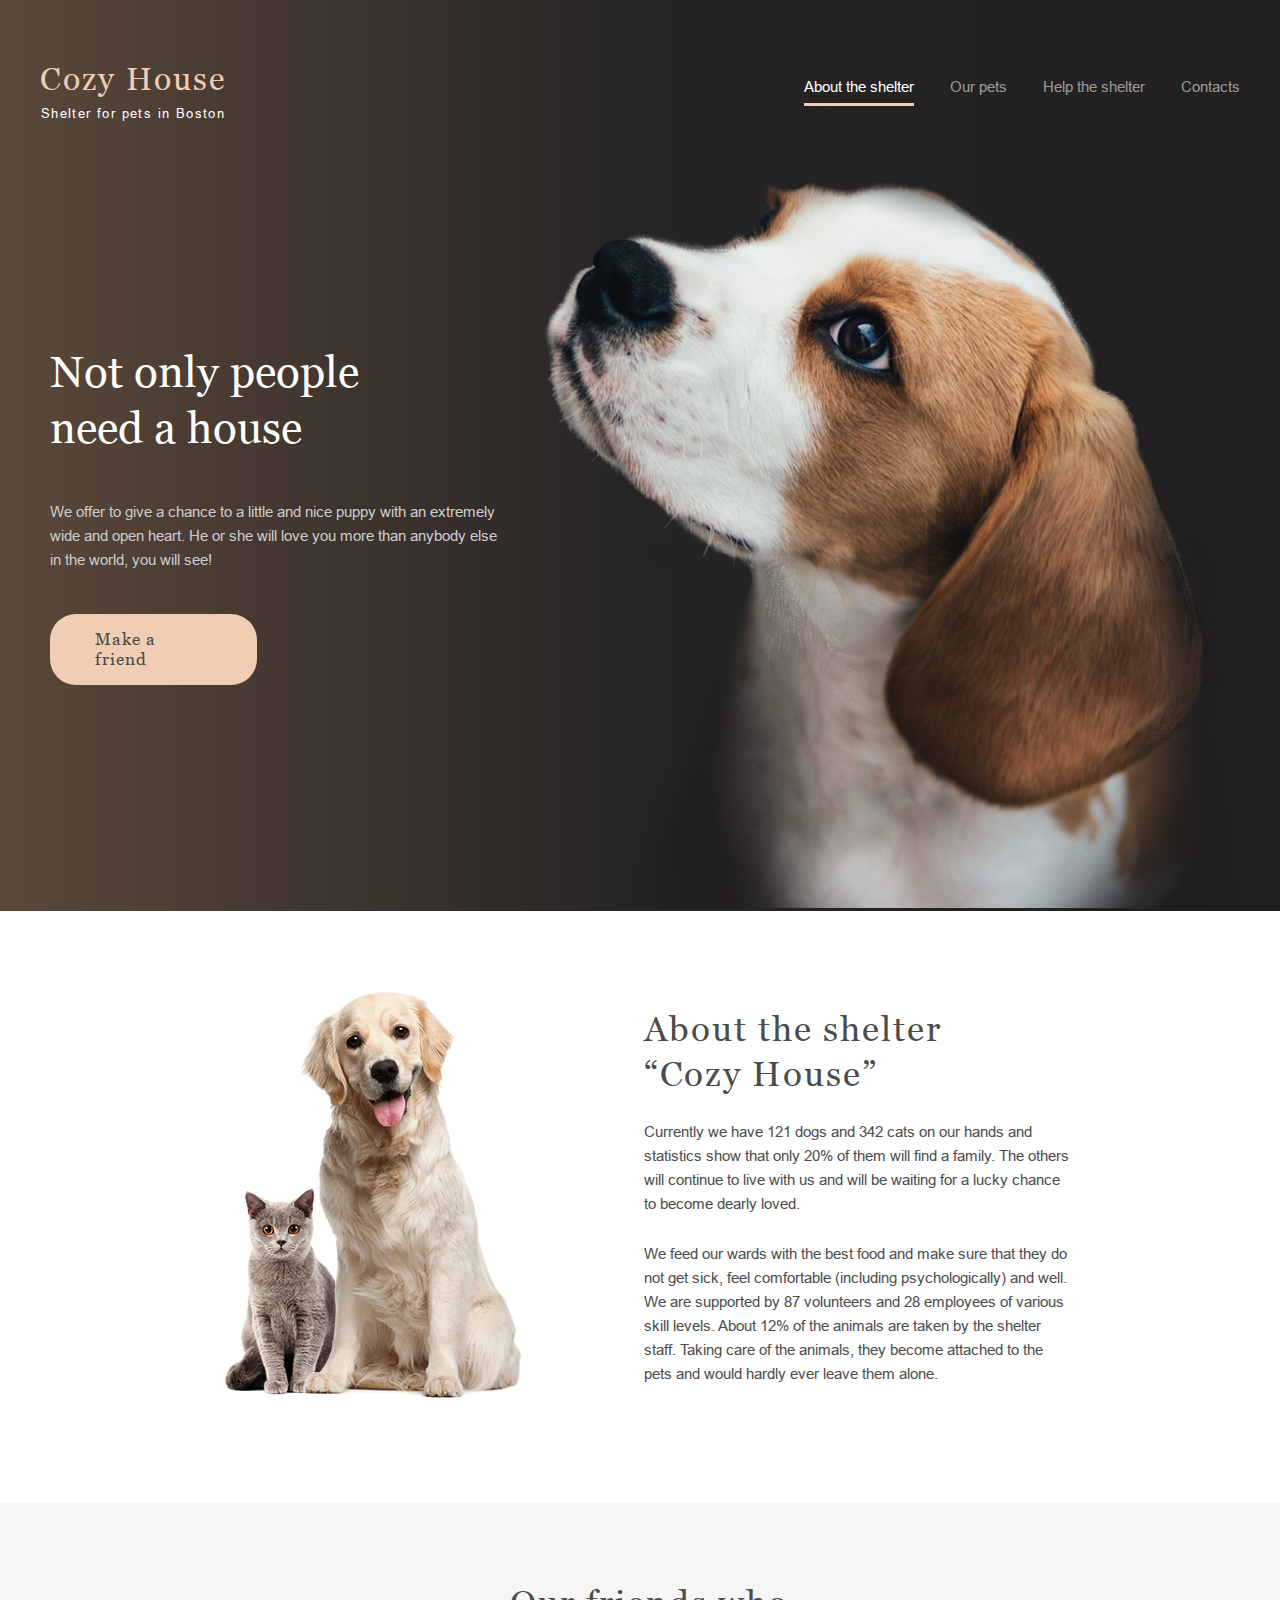
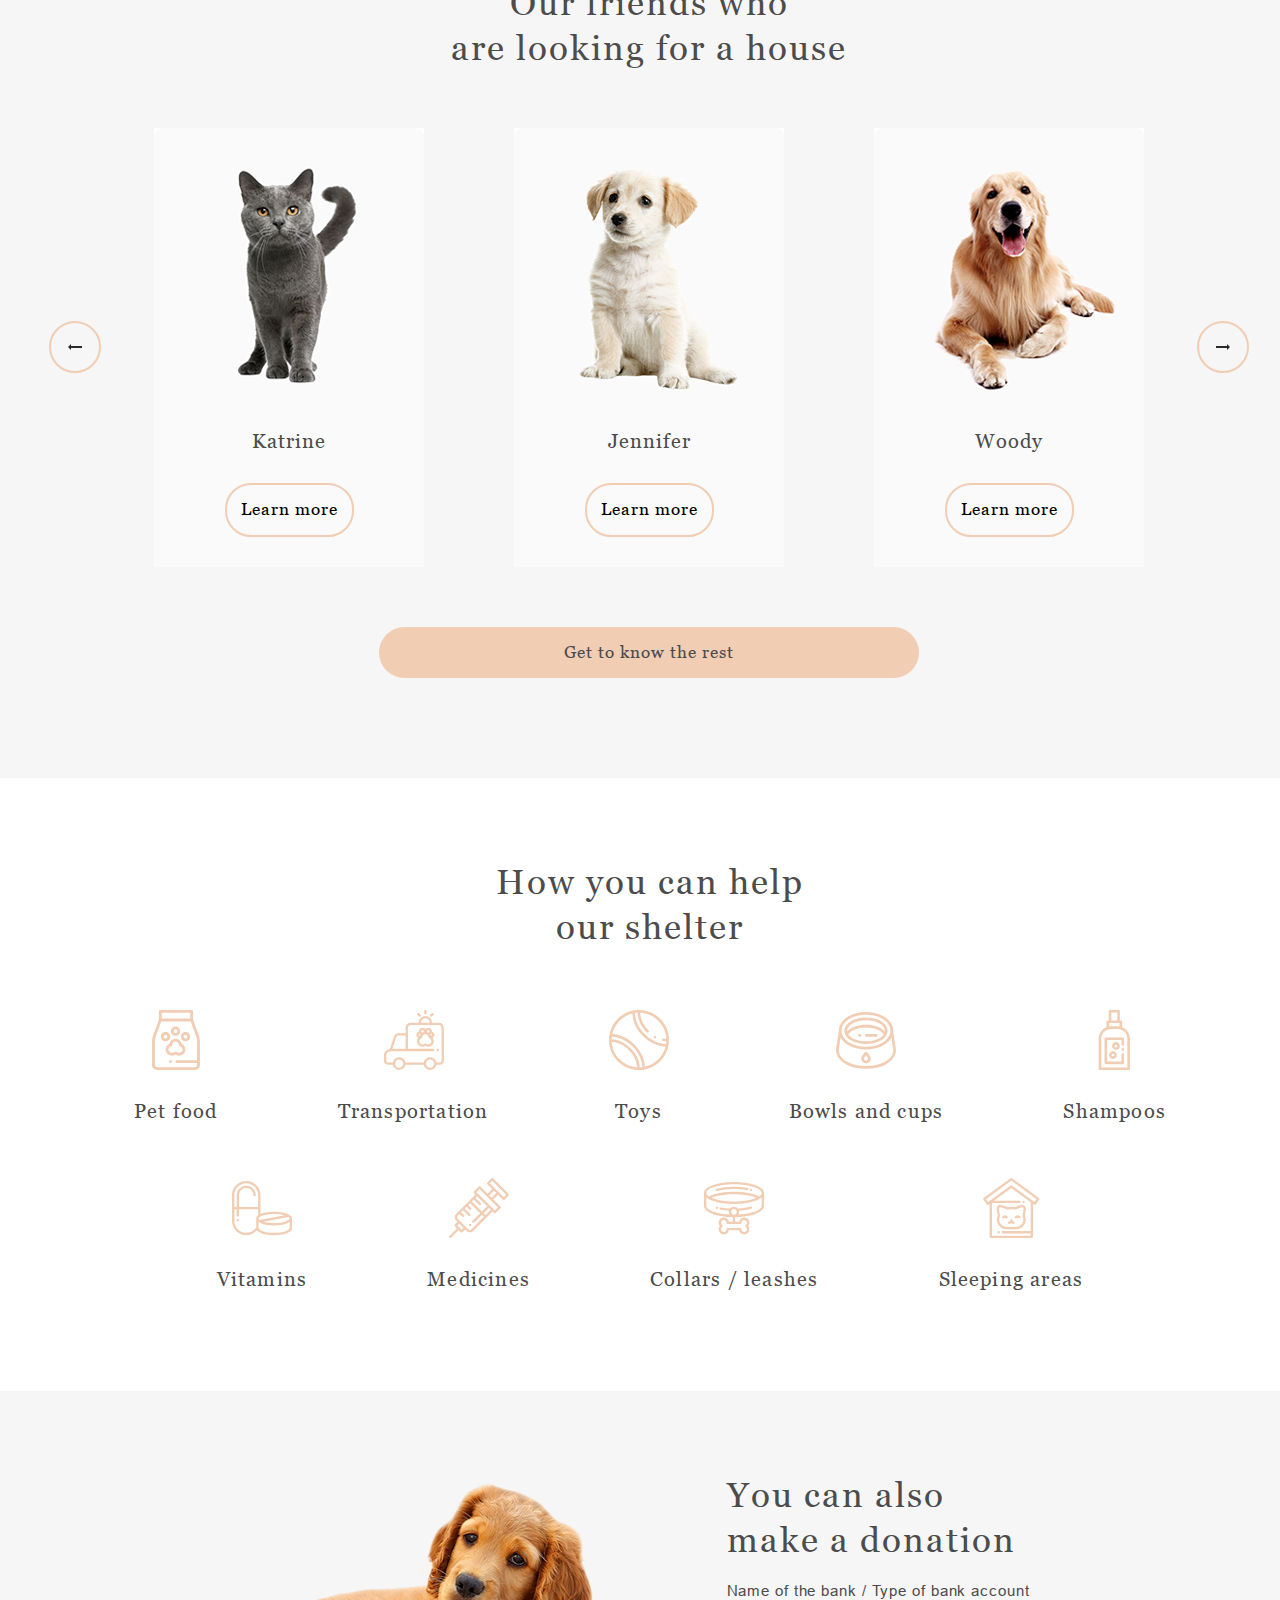
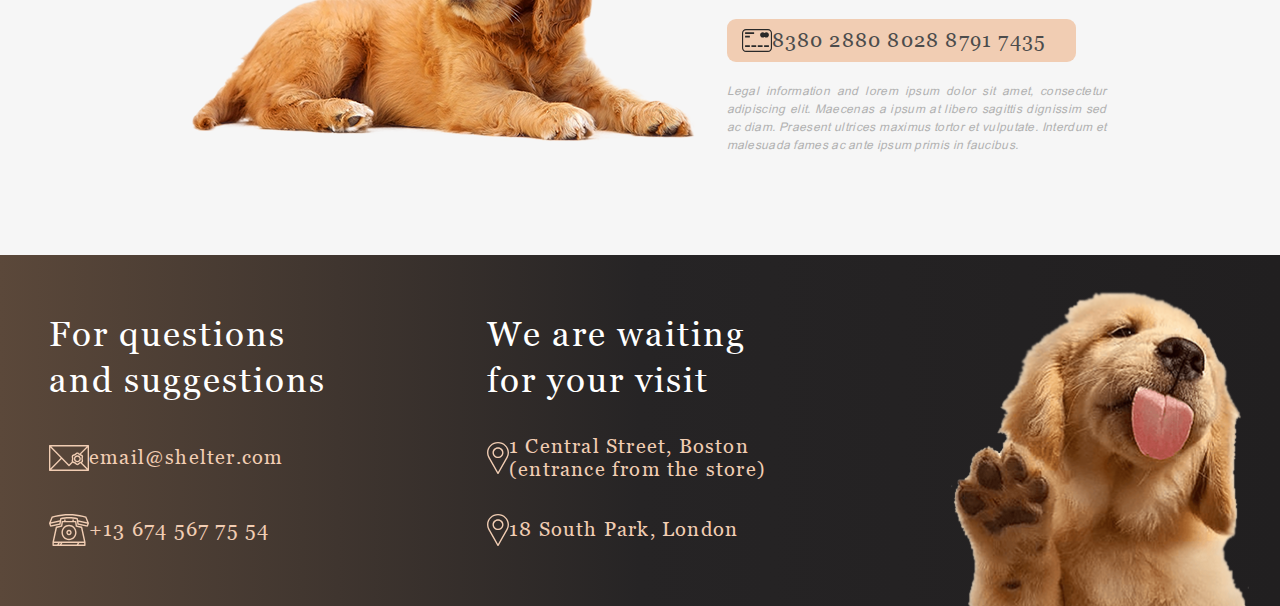
==== commit eedc2020: "feat: fixed code" ====
--- a/pages/main/index.html
+++ b/pages/main/index.html
@@ -220,9 +220,7 @@
                                 Name of the bank / Type of bank account
                             </span>
                     <a href="#" class="donation-card">
-                        <svg width="30" height="23" viewBox="0 0 30 23" fill="none" xmlns="http://www.w3.org/2000/svg">
-                                <path d="M25.9815 23H4.01915C1.80285 23 0 21.2046 0 19.0001V3.9999C0 1.79421 1.80285 0 4.01915 0H25.9808C28.196 0 30 1.79421 30 3.9999V19.0001C30.0006 21.2052 28.1972 23 25.9815 23ZM4.01915 1.14285C2.43563 1.14285 1.14836 2.42396 1.14836 3.9999V19.0001C1.14836 20.5755 2.43563 21.8571 4.01915 21.8571H25.9808C27.5638 21.8571 28.8516 20.5755 28.8516 19.0001V3.9999C28.8516 2.42396 27.5638 1.14285 25.9808 1.14285H4.01915ZM20.7037 3.35993C22.1363 3.35993 23.2977 4.51532 23.2977 5.94153C23.2977 7.36774 22.1368 8.52376 20.7037 8.52376C19.2706 8.52376 18.1097 7.36783 18.1097 5.94153C18.1097 4.51523 19.2712 3.35993 20.7037 3.35993ZM24.3204 3.35993C25.7529 3.35993 26.9151 4.51532 26.9151 5.94153C26.9151 7.36774 25.7536 8.52376 24.3204 8.52376C22.8873 8.52376 21.7264 7.36783 21.7264 5.94153C21.7264 4.51523 22.8879 3.35993 24.3204 3.35993ZM3.0861 16.3339H7.8683V18.0481H3.0861V16.3339ZM9.43467 16.3339H14.2175V18.0481H9.43467V16.3339ZM15.782 16.3339H20.5659V18.0481H15.782V16.3339ZM22.1305 16.3339H26.9144V18.0481H22.1305V16.3339ZM3.0861 3.36046H12.1263V5.07474H3.0861V3.36046ZM3.0861 6.76208H7.86946V8.47637H3.0861V6.76208Z" fill="#292929"/>
-                            </svg>
+                        <img src="/assets/credit-card.svg" alt="Credit card">
                         <span>
                                     8380 2880 8028 8791 7435
                                 </span>
@@ -246,21 +244,13 @@
                         </span>
                 </h2>
                 <a href="mailto:email@shelter.com" class="foot-cont">
-                    <svg width="40" height="26" viewBox="0 0 40 26" fill="none" xmlns="http://www.w3.org/2000/svg">
-                            <path d="M39.3151 0H0.684995C0.503331 0 0.329108 0.0732456 0.200652 0.203625C0.0721962 0.334003 3.05176e-05 0.510836 3.05176e-05 0.695219V25.3048C3.05176e-05 25.4892 0.0721962 25.666 0.200652 25.7964C0.329108 25.9268 0.503331 26 0.684995 26H39.3151C39.4967 26 39.671 25.9268 39.7994 25.7964C39.9279 25.666 40 25.4892 40 25.3048V0.695219C40 0.510836 39.9279 0.334003 39.7994 0.203625C39.671 0.0732456 39.4967 0 39.3151 0ZM32.5775 15.0331C32.6846 15.5259 32.7954 16.0355 32.6514 16.2882C32.4967 16.5596 31.9966 16.7173 31.5131 16.8699C31.1317 16.9902 30.7373 17.1147 30.3858 17.3212C30.0461 17.5206 29.7523 17.8001 29.4683 18.0704C29.0772 18.4426 28.7079 18.794 28.374 18.794C28.04 18.794 27.6707 18.4425 27.2797 18.0704C26.9957 17.8001 26.7019 17.5205 26.3622 17.3212C26.0107 17.1147 25.6163 16.9903 25.2348 16.8699C24.7514 16.7173 24.2513 16.5596 24.0967 16.2882C23.9526 16.0355 24.0634 15.5259 24.1705 15.0331C24.2585 14.6285 24.3493 14.2103 24.3493 13.7821C24.3493 13.354 24.2585 12.9356 24.1705 12.5311C24.0634 12.0383 23.9526 11.5288 24.0967 11.2759C24.2513 11.0046 24.7514 10.8468 25.2348 10.6942C25.6163 10.5739 26.0107 10.4494 26.3622 10.243C26.7019 10.0435 26.9957 9.76403 27.2797 9.49373C27.6707 9.12165 28.04 8.77015 28.374 8.77015C28.7079 8.77015 29.0773 9.12165 29.4683 9.49373C29.7523 9.76403 30.0461 10.0435 30.3858 10.243C30.7373 10.4493 31.1317 10.5738 31.5131 10.6941C31.9966 10.8467 32.4967 11.0045 32.6513 11.2758C32.7954 11.5286 32.6846 12.0381 32.5775 12.5309C32.4895 12.9354 32.3987 13.3537 32.3987 13.7819C32.3987 14.2102 32.4895 14.6286 32.5775 15.0331ZM30.5976 8.66076C30.5346 8.60237 30.4705 8.54156 30.4053 8.47955C29.8904 7.98955 29.2497 7.3798 28.374 7.3798C27.4982 7.3798 26.8575 7.98955 26.3427 8.47955C26.1046 8.70609 25.8796 8.92013 25.6761 9.03961C25.4574 9.168 25.1518 9.26449 24.8282 9.36655C24.1276 9.58763 23.3337 9.8381 22.9109 10.5797C22.5001 11.3004 22.6768 12.1134 22.8328 12.8307C22.9082 13.1777 22.9794 13.5055 22.9794 13.7821C22.9794 14.0587 22.9082 14.3866 22.8328 14.7336C22.6976 15.3556 22.5473 16.0496 22.7776 16.693L19.9997 19.5464L2.32453 1.39044H37.6748L30.5976 8.66076ZM11.7007 13L1.36996 23.6116V2.38812L11.7007 13ZM12.6636 13.989L19.5124 21.0242C19.5761 21.0896 19.652 21.1416 19.7356 21.177C19.8192 21.2125 19.909 21.2308 19.9996 21.2308C20.0903 21.2308 20.18 21.2125 20.2636 21.177C20.3473 21.1416 20.4231 21.0896 20.4869 21.0242L23.6842 17.7398C24.044 17.9494 24.4495 18.0781 24.8282 18.1976C25.1518 18.2997 25.4575 18.3962 25.6761 18.5245C25.8796 18.644 26.1045 18.8581 26.3427 19.0846C26.8575 19.5746 27.4982 20.1844 28.374 20.1844C29.2496 20.1844 29.8904 19.5746 30.4053 19.0846C30.6434 18.858 30.8683 18.644 31.0718 18.5244C31.2044 18.4466 31.3691 18.3806 31.5502 18.3179L37.675 24.6094H2.32434L12.6636 13.989ZM32.9664 17.7946C33.3118 17.6108 33.6224 17.3612 33.8371 16.9846C34.2479 16.2639 34.0712 15.4508 33.9152 14.7336C33.8398 14.3866 33.7686 14.0587 33.7686 13.7821C33.7686 13.5055 33.8398 13.1777 33.9152 12.8307C34.0712 12.1134 34.2479 11.3005 33.837 10.5797C33.4142 9.8381 32.6203 9.58763 31.9197 9.36655L31.8559 9.34634L38.6301 2.38738V23.6122L32.9664 17.7946Z" fill="#F1CDB3"/>
-                            <path d="M28.374 10.2424C26.451 10.2424 24.8865 11.8302 24.8865 13.782C24.8865 15.7337 26.451 17.3215 28.374 17.3215C30.297 17.3215 31.8615 15.7337 31.8615 13.782C31.8615 11.8302 30.2969 10.2424 28.374 10.2424ZM28.374 15.9311C27.2065 15.9311 26.2565 14.967 26.2565 13.782C26.2565 12.5969 27.2064 11.6328 28.374 11.6328C29.5416 11.6328 30.4916 12.5969 30.4916 13.782C30.4916 14.967 29.5415 15.9311 28.374 15.9311Z" fill="#F1CDB3"/>
-                        </svg>
+                    <img src="/assets/icon-email.svg" alt="E-mail">
                     <span>
                             email@shelter.com
                         </span>
                 </a>
                 <a href="tel:+136745677554" class="foot-cont">
-                    <svg width="40" height="32" viewBox="0 0 40 32" fill="none" xmlns="http://www.w3.org/2000/svg">
-                            <path d="M39.9461 8.89543L37.5102 2.9049C37.4685 2.80251 37.4043 2.71139 37.3226 2.63868C37.2408 2.56598 37.1437 2.51367 37.0389 2.48585L34.111 1.70799C25.5388 -0.569376 14.4609 -0.569281 5.88906 1.70799L2.96105 2.48585C2.85626 2.51367 2.75918 2.56598 2.67743 2.63868C2.59568 2.71139 2.53147 2.80251 2.48984 2.9049L0.0539764 8.89543C-0.0131281 9.06038 -0.0178273 9.24503 0.0407965 9.41333L1.01509 12.2089C1.07166 12.3713 1.18339 12.5075 1.32986 12.5925C1.47633 12.6775 1.64776 12.7056 1.8128 12.6717L11.0692 10.7747C11.2084 10.7462 11.3359 10.675 11.4348 10.5706C11.5337 10.4661 11.5993 10.3334 11.623 10.19L12.4245 5.32594C16.8365 4.18994 23.1635 4.18994 27.5753 5.32594L28.3769 10.19C28.4006 10.3335 28.4662 10.4663 28.5651 10.5707C28.664 10.6751 28.7915 10.7463 28.9307 10.7748L38.187 12.6718C38.3521 12.7056 38.5234 12.6774 38.6699 12.5924C38.8164 12.5075 38.9281 12.3714 38.9848 12.209L39.9592 9.41343C40.0178 9.2451 40.0131 9.06043 39.9461 8.89543ZM2.13193 11.1412L1.63183 9.70624L10.5973 7.78606L10.321 9.46295L2.13193 11.1412ZM11.6222 4.0568C11.4935 4.09314 11.3777 4.16636 11.2883 4.26784C11.1989 4.36933 11.1396 4.49486 11.1174 4.62969L10.848 6.26453L1.85991 8.1896L3.65015 3.78707L6.2409 3.09877C14.5991 0.878304 25.4007 0.878208 33.7593 3.09877L36.35 3.78707L38.1403 8.1896L29.1522 6.26453L28.8828 4.62969C28.8606 4.49487 28.8013 4.36936 28.7119 4.26788C28.6224 4.1664 28.5066 4.09318 28.378 4.0568C23.6016 2.70615 16.3984 2.70615 11.6222 4.0568ZM37.8681 11.1412L29.6792 9.46295L29.4028 7.78606L38.3682 9.70624L37.8681 11.1412Z" fill="#F1CDB3"/>
-                            <path d="M33.2901 13.1186C33.261 12.9842 33.1948 12.8612 33.0995 12.7643C33.0041 12.6673 32.8836 12.6005 32.7522 12.5717L27.9776 11.526L27.3764 7.51395C27.351 7.34431 27.2672 7.18959 27.1401 7.07781C27.013 6.96603 26.851 6.90458 26.6835 6.90458H24.814V5.96398C24.814 5.56724 24.5002 5.2456 24.1129 5.2456C23.7257 5.2456 23.4119 5.56724 23.4119 5.96398V6.90458H16.5882V5.96398C16.5882 5.56724 16.2744 5.2456 15.8871 5.2456C15.4999 5.2456 15.1861 5.56724 15.1861 5.96398V6.90458H13.3166C13.1491 6.90458 12.9871 6.96603 12.86 7.07781C12.7329 7.18959 12.6491 7.34431 12.6237 7.51395L12.0224 11.526L7.24791 12.5717C7.11654 12.6005 6.996 12.6673 6.90063 12.7643C6.80527 12.8612 6.73908 12.9842 6.70996 13.1186L3.46796 28.0878C3.45692 28.1389 3.45134 28.1911 3.45132 28.2434V31.2816C3.45132 31.4721 3.52519 31.6549 3.65666 31.7896C3.78814 31.9243 3.96645 32 4.15239 32H35.8477C36.0336 32 36.212 31.9243 36.3434 31.7896C36.4749 31.6549 36.5488 31.4721 36.5488 31.2816V28.2434C36.5488 28.1911 36.5432 28.1389 36.5321 28.0878L33.2901 13.1186ZM7.98131 13.8802L12.7885 12.8273C12.9276 12.7968 13.0544 12.7238 13.152 12.6178C13.2496 12.5118 13.3134 12.3779 13.335 12.2338L13.9183 8.34134H26.0819L26.6651 12.2338C26.6867 12.3779 26.7505 12.5118 26.8481 12.6178C26.9457 12.7238 27.0725 12.7968 27.2115 12.8273L32.0189 13.8802L34.9741 27.5251H5.0261L7.98131 13.8802ZM11.7966 28.9618L10.8935 30.5632H9.82782L10.7309 28.9618H11.7966ZM13.416 28.9618H28.6721L27.769 30.5632H12.513L13.416 28.9618ZM4.85345 28.9618H9.11142L8.20836 30.5632H4.85345V28.9618ZM29.3885 30.5632L30.2916 28.9618H35.1466V30.5632H29.3885Z" fill="#F1CDB3"/>
-                            <path d="M20 26.1606C24.1492 26.1606 27.5248 22.7016 27.5248 18.45C27.5248 14.1983 24.1492 10.7393 20 10.7393C15.8509 10.7393 12.4753 14.1983 12.4753 18.45C12.4753 22.7016 15.8509 26.1606 20 26.1606ZM20 12.1761C23.3761 12.1761 26.1227 14.9905 26.1227 18.45C26.1227 21.9094 23.3761 24.7238 20 24.7238C16.624 24.7238 13.8774 21.9094 13.8774 18.45C13.8774 14.9905 16.624 12.1761 20 12.1761Z" fill="#F1CDB3"/>
-                            <path d="M20 21.1847C21.4717 21.1847 22.6691 19.9578 22.6691 18.4497C22.6691 16.9416 21.4717 15.7147 20 15.7147C18.5283 15.7147 17.3309 16.9416 17.3309 18.4497C17.3309 19.9578 18.5283 21.1847 20 21.1847ZM20 17.1514C20.6987 17.1514 21.267 17.7338 21.267 18.4497C21.267 19.1656 20.6987 19.7479 20 19.7479C19.3014 19.7479 18.733 19.1656 18.733 18.4497C18.733 17.7339 19.3014 17.1514 20 17.1514Z" fill="#F1CDB3"/>
-                        </svg>
+                    <img src="/assets/icon-phone.svg" alt="Number">
                     <span>
                                 +13 674 567 75 54
                             </span>
@@ -276,20 +266,14 @@
                             </span>
                 </h2>
                 <a href="https://goo.gl/maps/D43ZyXWex9LWv21j7" target="_blank" class="foot-cont">
-                    <svg width="22" height="32" viewBox="0 0 22 32" fill="none" xmlns="http://www.w3.org/2000/svg">
-                            <path d="M11 0C4.93471 0 0 4.78519 0 10.6667C0 12.4323 0.455231 14.1829 1.32064 15.7357L10.3985 31.6562C10.5193 31.8685 10.7496 32 11 32C11.2504 32 11.4807 31.8685 11.6015 31.6562L20.6827 15.7304C21.5448 14.1829 22 12.4323 22 10.6666C22 4.78519 17.0653 0 11 0ZM19.4762 15.0905L11 29.9557L2.52714 15.0964C1.77317 13.7435 1.37504 12.2116 1.37504 10.6667C1.37504 5.52019 5.69275 1.33337 11 1.33337C16.3073 1.33337 20.625 5.52025 20.625 10.6667C20.625 12.2116 20.2268 13.7435 19.4762 15.0905Z" fill="#F1CDB3"/>
-                            <path d="M11 5.33329C7.96737 5.33329 5.50005 7.72585 5.50005 10.6666C5.50005 13.6074 7.96737 16 11 16C14.0327 16 16.5 13.6074 16.5 10.6667C16.5 7.72592 14.0327 5.33329 11 5.33329ZM11 14.6667C8.72534 14.6667 6.87502 12.8724 6.87502 10.6667C6.87502 8.46092 8.72534 6.66667 11 6.66667C13.2747 6.66667 15.125 8.46092 15.125 10.6667C15.125 12.8724 13.2747 14.6667 11 14.6667Z" fill="#F1CDB3"/>
-                        </svg>
+                    <img src="/assets/icon-marker.svg" alt="Marker">
                     <span>
                                 1 Central Street, Boston<br>
                                 (entrance from the store)
                             </span>
                 </a>
                 <a href="https://goo.gl/maps/D43ZyXWex9LWv21j7" target="_blank" class="foot-cont">
-                    <svg width="22" height="32" viewBox="0 0 22 32" fill="none" xmlns="http://www.w3.org/2000/svg">
-                            <path d="M11 0C4.93471 0 0 4.78519 0 10.6667C0 12.4323 0.455231 14.1829 1.32064 15.7357L10.3985 31.6562C10.5193 31.8685 10.7496 32 11 32C11.2504 32 11.4807 31.8685 11.6015 31.6562L20.6827 15.7304C21.5448 14.1829 22 12.4323 22 10.6666C22 4.78519 17.0653 0 11 0ZM19.4762 15.0905L11 29.9557L2.52714 15.0964C1.77317 13.7435 1.37504 12.2116 1.37504 10.6667C1.37504 5.52019 5.69275 1.33337 11 1.33337C16.3073 1.33337 20.625 5.52025 20.625 10.6667C20.625 12.2116 20.2268 13.7435 19.4762 15.0905Z" fill="#F1CDB3"/>
-                            <path d="M11 5.33329C7.96737 5.33329 5.50005 7.72585 5.50005 10.6666C5.50005 13.6074 7.96737 16 11 16C14.0327 16 16.5 13.6074 16.5 10.6667C16.5 7.72592 14.0327 5.33329 11 5.33329ZM11 14.6667C8.72534 14.6667 6.87502 12.8724 6.87502 10.6667C6.87502 8.46092 8.72534 6.66667 11 6.66667C13.2747 6.66667 15.125 8.46092 15.125 10.6667C15.125 12.8724 13.2747 14.6667 11 14.6667Z" fill="#F1CDB3"/>
-                        </svg>
+                    <img src="/assets/icon-marker.svg" alt="Marker">
                     <span>
                                 18 South Park, London
                             </span>
@@ -298,7 +282,7 @@
             <img src="../../assets/footer-puppy.png" alt="" class="foot-img">
         </div>
     </footer>
-    <script src="../../assets/main.js"></script>
+    <script src="/assets/main.js"></script>
 </body>
 
 </html>